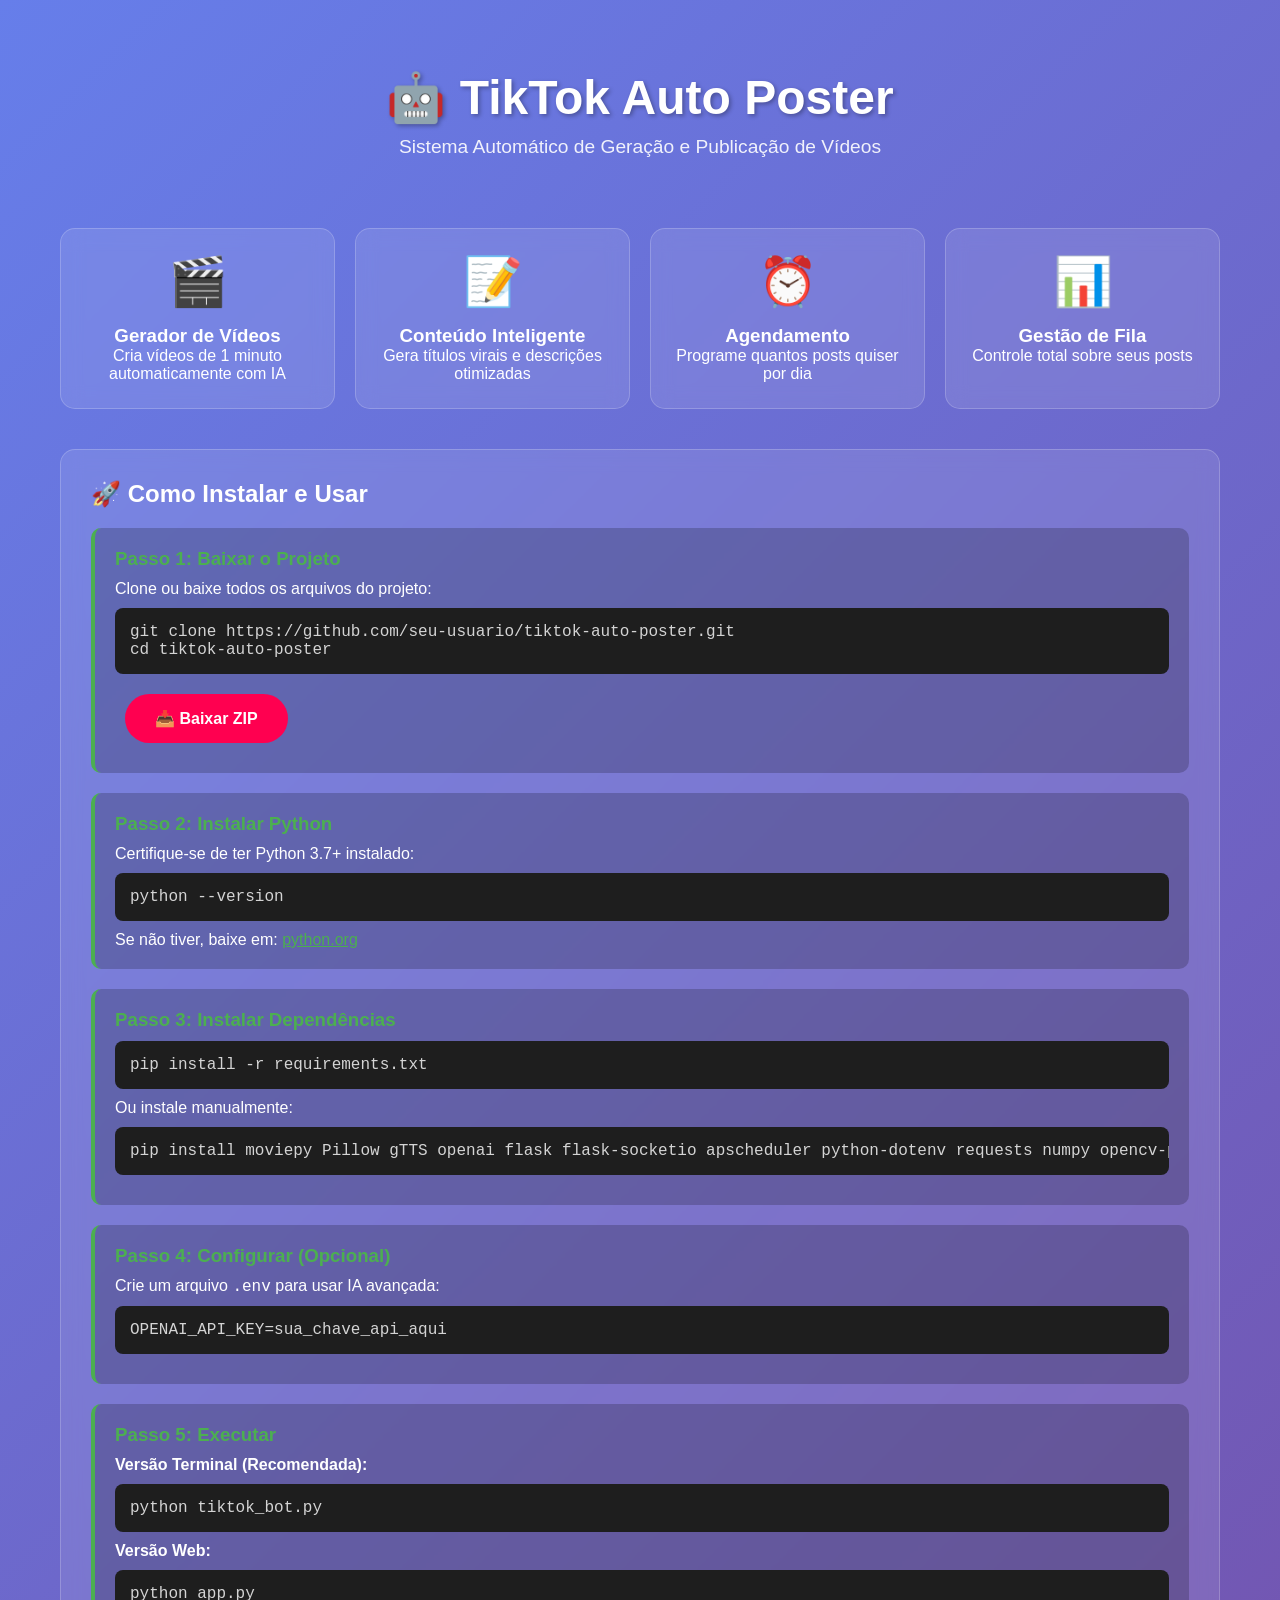
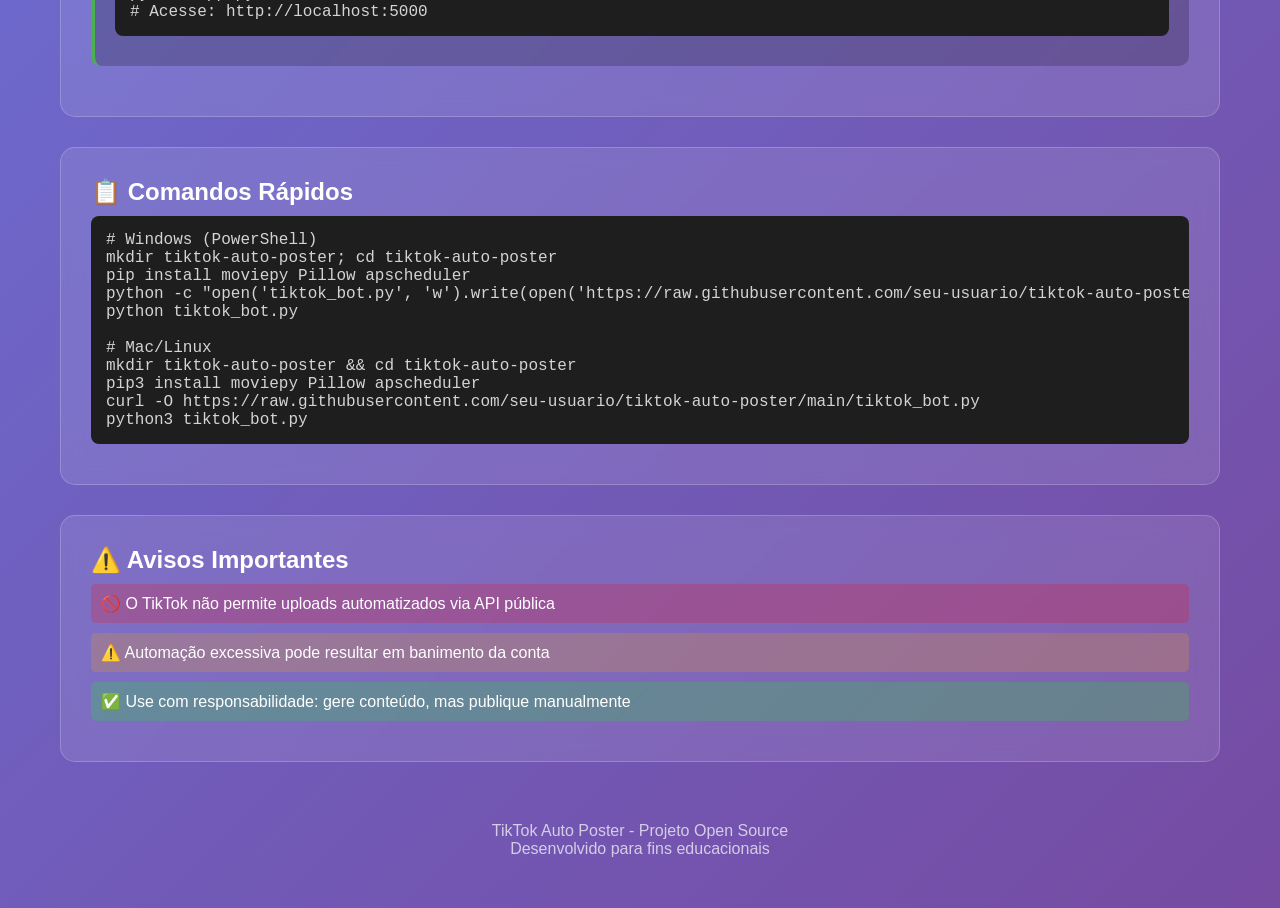
==== index.html @ b87f3b8a "Add main HTML structure for TikTok Auto Poster This HTML file serves as the main page for the TikTok" ====
<!DOCTYPE html>
<html lang="pt-BR">
<head>
    <meta charset="UTF-8">
    <meta name="viewport" content="width=device-width, initial-scale=1.0">
    <title>TikTok Auto Poster - Gerador Automático de Conteúdo</title>
    <style>
        * {
            margin: 0;
            padding: 0;
            box-sizing: border-box;
        }
        
        body {
            font-family: 'Segoe UI', Tahoma, Geneva, Verdana, sans-serif;
            background: linear-gradient(135deg, #667eea 0%, #764ba2 100%);
            min-height: 100vh;
            color: white;
        }
        
        .container {
            max-width: 1200px;
            margin: 0 auto;
            padding: 20px;
        }
        
        header {
            text-align: center;
            padding: 50px 0 30px;
        }
        
        header h1 {
            font-size: 3em;
            margin-bottom: 10px;
            text-shadow: 2px 2px 4px rgba(0,0,0,0.3);
        }
        
        header p {
            font-size: 1.2em;
            opacity: 0.9;
        }
        
        .setup-guide {
            background: rgba(255, 255, 255, 0.1);
            backdrop-filter: blur(10px);
            border-radius: 15px;
            padding: 30px;
            margin: 30px 0;
            border: 1px solid rgba(255, 255, 255, 0.2);
        }
        
        .step {
            background: rgba(0, 0, 0, 0.2);
            border-radius: 10px;
            padding: 20px;
            margin: 20px 0;
            border-left: 4px solid #4CAF50;
        }
        
        .step h3 {
            color: #4CAF50;
            margin-bottom: 10px;
        }
        
        pre {
            background: #1e1e1e;
            color: #d4d4d4;
            padding: 15px;
            border-radius: 8px;
            overflow-x: auto;
            margin: 10px 0;
        }
        
        code {
            font-family: 'Courier New', monospace;
        }
        
        .download-btn {
            display: inline-block;
            background: #FF0050;
            color: white;
            padding: 15px 30px;
            border-radius: 50px;
            text-decoration: none;
            font-weight: bold;
            margin: 10px;
            transition: transform 0.3s;
        }
        
        .download-btn:hover {
            transform: scale(1.05);
        }
        
        .features {
            display: grid;
            grid-template-columns: repeat(auto-fit, minmax(250px, 1fr));
            gap: 20px;
            margin: 40px 0;
        }
        
        .feature-card {
            background: rgba(255, 255, 255, 0.1);
            backdrop-filter: blur(10px);
            border-radius: 15px;
            padding: 25px;
            text-align: center;
            border: 1px solid rgba(255, 255, 255, 0.2);
            transition: transform 0.3s;
        }
        
        .feature-card:hover {
            transform: translateY(-5px);
        }
        
        .feature-icon {
            font-size: 3em;
            margin-bottom: 15px;
        }
        
        footer {
            text-align: center;
            padding: 30px 0;
            opacity: 0.7;
        }
    </style>
</head>
<body>
    <div class="container">
        <header>
            <h1>🤖 TikTok Auto Poster</h1>
            <p>Sistema Automático de Geração e Publicação de Vídeos</p>
        </header>

        <div class="features">
            <div class="feature-card">
                <div class="feature-icon">🎬</div>
                <h3>Gerador de Vídeos</h3>
                <p>Cria vídeos de 1 minuto automaticamente com IA</p>
            </div>
            
            <div class="feature-card">
                <div class="feature-icon">📝</div>
                <h3>Conteúdo Inteligente</h3>
                <p>Gera títulos virais e descrições otimizadas</p>
            </div>
            
            <div class="feature-card">
                <div class="feature-icon">⏰</div>
                <h3>Agendamento</h3>
                <p>Programe quantos posts quiser por dia</p>
            </div>
            
            <div class="feature-card">
                <div class="feature-icon">📊</div>
                <h3>Gestão de Fila</h3>
                <p>Controle total sobre seus posts</p>
            </div>
        </div>

        <div class="setup-guide">
            <h2>🚀 Como Instalar e Usar</h2>
            
            <div class="step">
                <h3>Passo 1: Baixar o Projeto</h3>
                <p>Clone ou baixe todos os arquivos do projeto:</p>
                <pre><code>git clone https://github.com/seu-usuario/tiktok-auto-poster.git
cd tiktok-auto-poster</code></pre>
                <a href="https://github.com/seu-usuario/tiktok-auto-poster/archive/main.zip" class="download-btn">📥 Baixar ZIP</a>
            </div>

            <div class="step">
                <h3>Passo 2: Instalar Python</h3>
                <p>Certifique-se de ter Python 3.7+ instalado:</p>
                <pre><code>python --version</code></pre>
                <p>Se não tiver, baixe em: <a href="https://python.org" style="color: #4CAF50;">python.org</a></p>
            </div>

            <div class="step">
                <h3>Passo 3: Instalar Dependências</h3>
                <pre><code>pip install -r requirements.txt</code></pre>
                <p>Ou instale manualmente:</p>
                <pre><code>pip install moviepy Pillow gTTS openai flask flask-socketio apscheduler python-dotenv requests numpy opencv-python</code></pre>
            </div>

            <div class="step">
                <h3>Passo 4: Configurar (Opcional)</h3>
                <p>Crie um arquivo <code>.env</code> para usar IA avançada:</p>
                <pre><code>OPENAI_API_KEY=sua_chave_api_aqui</code></pre>
            </div>

            <div class="step">
                <h3>Passo 5: Executar</h3>
                <p><strong>Versão Terminal (Recomendada):</strong></p>
                <pre><code>python tiktok_bot.py</code></pre>
                
                <p><strong>Versão Web:</strong></p>
                <pre><code>python app.py
# Acesse: http://localhost:5000</code></pre>
            </div>
        </div>

        <div class="setup-guide">
            <h2>📋 Comandos Rápidos</h2>
            <pre><code># Windows (PowerShell)
mkdir tiktok-auto-poster; cd tiktok-auto-poster
pip install moviepy Pillow apscheduler
python -c "open('tiktok_bot.py', 'w').write(open('https://raw.githubusercontent.com/seu-usuario/tiktok-auto-poster/main/tiktok_bot.py').read())"
python tiktok_bot.py

# Mac/Linux
mkdir tiktok-auto-poster && cd tiktok-auto-poster
pip3 install moviepy Pillow apscheduler
curl -O https://raw.githubusercontent.com/seu-usuario/tiktok-auto-poster/main/tiktok_bot.py
python3 tiktok_bot.py</code></pre>
        </div>

        <div class="setup-guide">
            <h2>⚠️ Avisos Importantes</h2>
            <ul style="list-style: none; padding: 0;">
                <li style="padding: 10px; background: rgba(255,0,0,0.2); margin: 10px 0; border-radius: 5px;">
                    🚫 O TikTok não permite uploads automatizados via API pública
                </li>
                <li style="padding: 10px; background: rgba(255,165,0,0.2); margin: 10px 0; border-radius: 5px;">
                    ⚠️ Automação excessiva pode resultar em banimento da conta
                </li>
                <li style="padding: 10px; background: rgba(0,255,0,0.2); margin: 10px 0; border-radius: 5px;">
                    ✅ Use com responsabilidade: gere conteúdo, mas publique manualmente
                </li>
            </ul>
        </div>

        <footer>
            <p>TikTok Auto Poster - Projeto Open Source</p>
            <p>Desenvolvido para fins educacionais</p>
        </footer>
    </div>
</body>
</html>
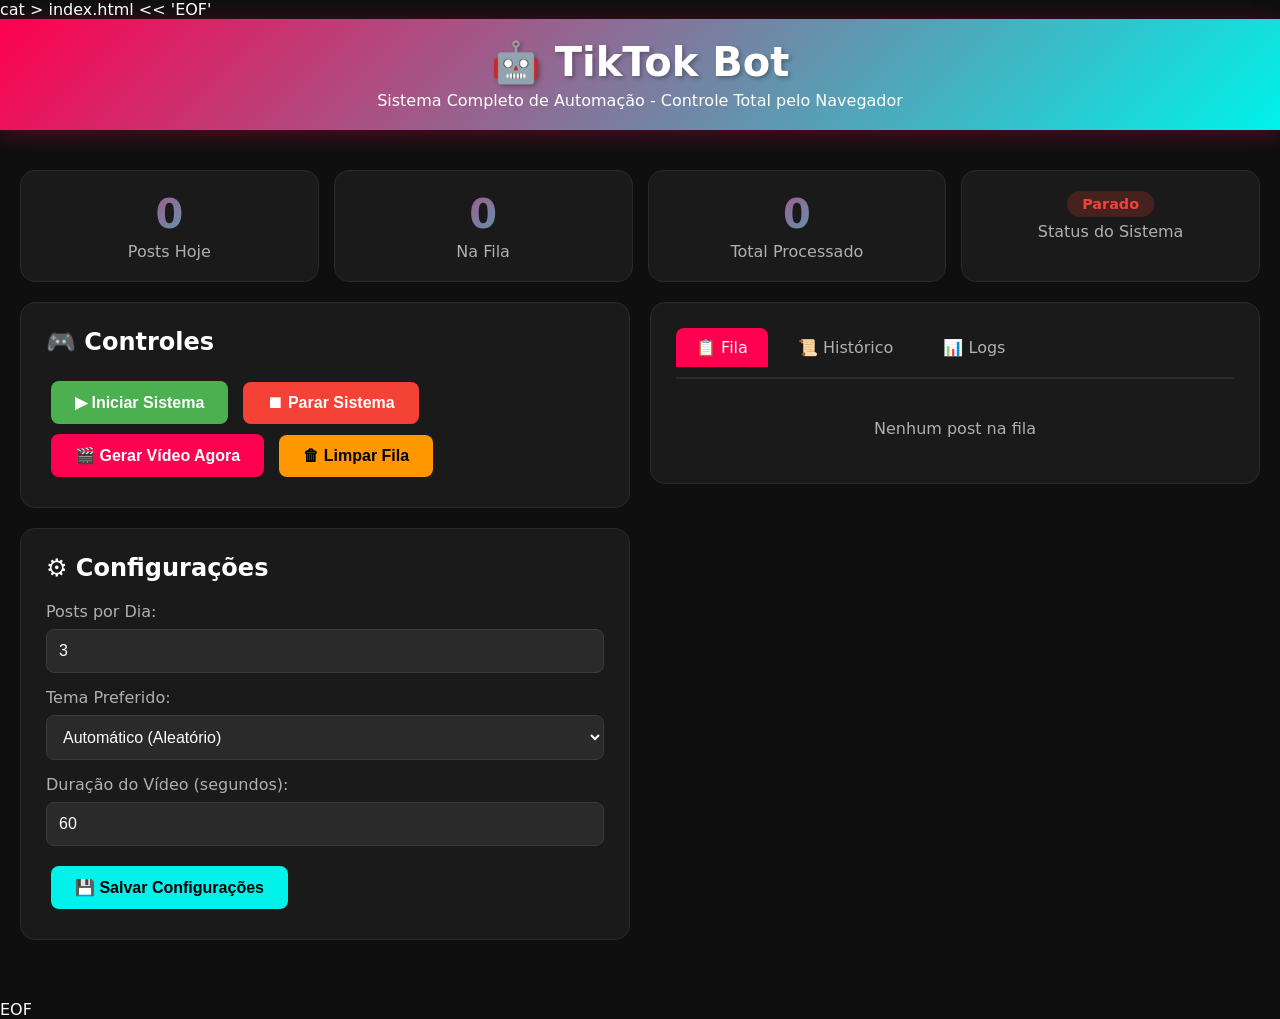
==== commit 4d344086: "Revamp TikTok Bot interface and styling Updated the title and enhanced styling for the TikTok Bot in" ====
--- a/index.html
+++ b/index.html
@@ -1,238 +1,609 @@
+cat > index.html << 'EOF'
 <!DOCTYPE html>
 <html lang="pt-BR">
 <head>
     <meta charset="UTF-8">
     <meta name="viewport" content="width=device-width, initial-scale=1.0">
-    <title>TikTok Auto Poster - Gerador Automático de Conteúdo</title>
+    <title>TikTok Bot - Painel de Controle</title>
     <style>
-        * {
-            margin: 0;
-            padding: 0;
-            box-sizing: border-box;
-        }
-        
+        :root {
+            --bg: #0f0f0f;
+            --card: #1a1a1a;
+            --primary: #ff0050;
+            --secondary: #00f2ea;
+            --text: #ffffff;
+            --text-secondary: #b0b0b0;
+            --success: #4caf50;
+            --warning: #ff9800;
+            --danger: #f44336;
+        }
+
+        * { margin: 0; padding: 0; box-sizing: border-box; }
+
         body {
-            font-family: 'Segoe UI', Tahoma, Geneva, Verdana, sans-serif;
-            background: linear-gradient(135deg, #667eea 0%, #764ba2 100%);
+            font-family: 'Segoe UI', system-ui, -apple-system, sans-serif;
+            background: var(--bg);
+            color: var(--text);
             min-height: 100vh;
-            color: white;
-        }
-        
-        .container {
-            max-width: 1200px;
-            margin: 0 auto;
+        }
+
+        .header {
+            background: linear-gradient(135deg, #ff0050, #00f2ea);
             padding: 20px;
-        }
-        
-        header {
             text-align: center;
-            padding: 50px 0 30px;
-        }
-        
-        header h1 {
-            font-size: 3em;
-            margin-bottom: 10px;
+            box-shadow: 0 4px 20px rgba(255, 0, 80, 0.3);
+        }
+
+        .header h1 {
+            font-size: 2.5em;
+            margin-bottom: 5px;
             text-shadow: 2px 2px 4px rgba(0,0,0,0.3);
         }
-        
-        header p {
-            font-size: 1.2em;
-            opacity: 0.9;
-        }
-        
-        .setup-guide {
-            background: rgba(255, 255, 255, 0.1);
-            backdrop-filter: blur(10px);
+
+        .container { max-width: 1400px; margin: 0 auto; padding: 20px; }
+
+        .stats-grid {
+            display: grid;
+            grid-template-columns: repeat(auto-fit, minmax(200px, 1fr));
+            gap: 15px;
+            margin: 20px 0;
+        }
+
+        .stat-card {
+            background: var(--card);
             border-radius: 15px;
-            padding: 30px;
-            margin: 30px 0;
-            border: 1px solid rgba(255, 255, 255, 0.2);
-        }
-        
-        .step {
-            background: rgba(0, 0, 0, 0.2);
-            border-radius: 10px;
             padding: 20px;
+            text-align: center;
+            border: 1px solid #2a2a2a;
+            transition: transform 0.3s;
+        }
+
+        .stat-card:hover {
+            transform: translateY(-5px);
+            border-color: var(--primary);
+        }
+
+        .stat-number {
+            font-size: 2.5em;
+            font-weight: bold;
+            background: linear-gradient(135deg, var(--primary), var(--secondary));
+            -webkit-background-clip: text;
+            -webkit-text-fill-color: transparent;
+        }
+
+        .stat-label {
+            color: var(--text-secondary);
+            margin-top: 5px;
+        }
+
+        .main-grid {
+            display: grid;
+            grid-template-columns: 1fr 1fr;
+            gap: 20px;
             margin: 20px 0;
-            border-left: 4px solid #4CAF50;
-        }
-        
-        .step h3 {
-            color: #4CAF50;
-            margin-bottom: 10px;
-        }
-        
-        pre {
-            background: #1e1e1e;
-            color: #d4d4d4;
-            padding: 15px;
-            border-radius: 8px;
-            overflow-x: auto;
-            margin: 10px 0;
-        }
-        
-        code {
-            font-family: 'Courier New', monospace;
-        }
-        
-        .download-btn {
-            display: inline-block;
-            background: #FF0050;
-            color: white;
-            padding: 15px 30px;
-            border-radius: 50px;
-            text-decoration: none;
-            font-weight: bold;
-            margin: 10px;
-            transition: transform 0.3s;
-        }
-        
-        .download-btn:hover {
-            transform: scale(1.05);
-        }
-        
-        .features {
-            display: grid;
-            grid-template-columns: repeat(auto-fit, minmax(250px, 1fr));
-            gap: 20px;
-            margin: 40px 0;
-        }
-        
-        .feature-card {
-            background: rgba(255, 255, 255, 0.1);
-            backdrop-filter: blur(10px);
+        }
+
+        @media (max-width: 768px) {
+            .main-grid { grid-template-columns: 1fr; }
+        }
+
+        .card {
+            background: var(--card);
             border-radius: 15px;
             padding: 25px;
-            text-align: center;
-            border: 1px solid rgba(255, 255, 255, 0.2);
-            transition: transform 0.3s;
-        }
-        
-        .feature-card:hover {
-            transform: translateY(-5px);
-        }
-        
-        .feature-icon {
-            font-size: 3em;
-            margin-bottom: 15px;
-        }
-        
-        footer {
-            text-align: center;
-            padding: 30px 0;
-            opacity: 0.7;
-        }
+            border: 1px solid #2a2a2a;
+            margin-bottom: 20px;
+        }
+
+        .card h2 {
+            margin-bottom: 20px;
+            display: flex;
+            align-items: center;
+            gap: 10px;
+        }
+
+        .btn {
+            padding: 12px 24px;
+            border: none;
+            border-radius: 8px;
+            font-size: 1em;
+            cursor: pointer;
+            font-weight: bold;
+            transition: all 0.3s;
+            margin: 5px;
+            color: white;
+        }
+
+        .btn:hover {
+            transform: translateY(-2px);
+            box-shadow: 0 5px 15px rgba(0,0,0,0.3);
+        }
+
+        .btn:active { transform: translateY(0); }
+        .btn:disabled { opacity: 0.5; cursor: not-allowed; transform: none; }
+
+        .btn-start { background: var(--success); }
+        .btn-stop { background: var(--danger); }
+        .btn-generate { background: var(--primary); }
+        .btn-save { background: var(--secondary); color: black; }
+        .btn-clear { background: var(--warning); color: black; }
+
+        .input-group { margin: 15px 0; }
+
+        .input-group label {
+            display: block;
+            margin-bottom: 8px;
+            color: var(--text-secondary);
+        }
+
+        input[type="number"],
+        input[type="text"],
+        select {
+            width: 100%;
+            padding: 12px;
+            background: #2a2a2a;
+            border: 1px solid #3a3a3a;
+            border-radius: 8px;
+            color: white;
+            font-size: 1em;
+        }
+
+        input:focus, select:focus {
+            outline: none;
+            border-color: var(--primary);
+        }
+
+        .queue-list {
+            max-height: 400px;
+            overflow-y: auto;
+        }
+
+        .queue-item {
+            background: #2a2a2a;
+            padding: 15px;
+            margin: 10px 0;
+            border-radius: 8px;
+            border-left: 4px solid var(--primary);
+            animation: slideIn 0.3s ease;
+        }
+
+        @keyframes slideIn {
+            from { opacity: 0; transform: translateX(-20px); }
+            to { opacity: 1; transform: translateX(0); }
+        }
+
+        .queue-item .title {
+            font-weight: bold;
+            margin-bottom: 5px;
+        }
+
+        .queue-item .meta {
+            font-size: 0.9em;
+            color: var(--text-secondary);
+        }
+
+        .status-badge {
+            display: inline-block;
+            padding: 5px 15px;
+            border-radius: 20px;
+            font-size: 0.9em;
+            font-weight: bold;
+        }
+
+        .status-running {
+            background: rgba(76, 175, 80, 0.2);
+            color: var(--success);
+            animation: pulse 2s infinite;
+        }
+
+        .status-stopped {
+            background: rgba(244, 67, 54, 0.2);
+            color: var(--danger);
+        }
+
+        @keyframes pulse {
+            0%, 100% { opacity: 1; }
+            50% { opacity: 0.5; }
+        }
+
+        .tabs {
+            display: flex;
+            gap: 10px;
+            margin-bottom: 20px;
+            border-bottom: 2px solid #2a2a2a;
+            padding-bottom: 10px;
+        }
+
+        .tab {
+            padding: 10px 20px;
+            cursor: pointer;
+            border-radius: 8px 8px 0 0;
+            transition: all 0.3s;
+            color: var(--text-secondary);
+        }
+
+        .tab.active {
+            background: var(--primary);
+            color: white;
+        }
+
+        .tab:hover { background: #2a2a2a; }
+
+        .notification {
+            position: fixed;
+            top: 20px;
+            right: 20px;
+            padding: 15px 25px;
+            border-radius: 8px;
+            color: white;
+            font-weight: bold;
+            z-index: 1000;
+            animation: slideDown 0.3s ease;
+            display: none;
+        }
+
+        @keyframes slideDown {
+            from { transform: translateY(-100%); opacity: 0; }
+            to { transform: translateY(0); opacity: 1; }
+        }
+
+        .notification.success { background: var(--success); }
+        .notification.error { background: var(--danger); }
+        .notification.info { background: var(--secondary); color: black; }
+
+        .progress-bar {
+            width: 100%;
+            height: 4px;
+            background: #2a2a2a;
+            border-radius: 2px;
+            margin: 10px 0;
+            overflow: hidden;
+        }
+
+        .progress-bar .fill {
+            height: 100%;
+            background: linear-gradient(90deg, var(--primary), var(--secondary));
+            transition: width 0.3s;
+            border-radius: 2px;
+        }
+
+        .log-container {
+            background: #0a0a0a;
+            border-radius: 8px;
+            padding: 15px;
+            max-height: 300px;
+            overflow-y: auto;
+            font-family: 'Courier New', monospace;
+            font-size: 0.9em;
+        }
+
+        .log-entry {
+            padding: 5px;
+            border-bottom: 1px solid #1a1a1a;
+            color: var(--text-secondary);
+        }
+
+        .log-entry.success { color: var(--success); }
+        .log-entry.error { color: var(--danger); }
+        .log-entry.info { color: var(--secondary); }
+
+        ::-webkit-scrollbar { width: 8px; }
+        ::-webkit-scrollbar-track { background: #1a1a1a; }
+        ::-webkit-scrollbar-thumb { background: #3a3a3a; border-radius: 4px; }
+        ::-webkit-scrollbar-thumb:hover { background: #4a4a4a; }
     </style>
 </head>
 <body>
+    <div class="header">
+        <h1>🤖 TikTok Bot</h1>
+        <p>Sistema Completo de Automação - Controle Total pelo Navegador</p>
+    </div>
+
     <div class="container">
-        <header>
-            <h1>🤖 TikTok Auto Poster</h1>
-            <p>Sistema Automático de Geração e Publicação de Vídeos</p>
-        </header>
-
-        <div class="features">
-            <div class="feature-card">
-                <div class="feature-icon">🎬</div>
-                <h3>Gerador de Vídeos</h3>
-                <p>Cria vídeos de 1 minuto automaticamente com IA</p>
+        <div class="stats-grid">
+            <div class="stat-card">
+                <div class="stat-number" id="postsToday">0</div>
+                <div class="stat-label">Posts Hoje</div>
             </div>
-            
-            <div class="feature-card">
-                <div class="feature-icon">📝</div>
-                <h3>Conteúdo Inteligente</h3>
-                <p>Gera títulos virais e descrições otimizadas</p>
+            <div class="stat-card">
+                <div class="stat-number" id="queueSize">0</div>
+                <div class="stat-label">Na Fila</div>
             </div>
-            
-            <div class="feature-card">
-                <div class="feature-icon">⏰</div>
-                <h3>Agendamento</h3>
-                <p>Programe quantos posts quiser por dia</p>
+            <div class="stat-card">
+                <div class="stat-number" id="totalProcessed">0</div>
+                <div class="stat-label">Total Processado</div>
             </div>
-            
-            <div class="feature-card">
-                <div class="feature-icon">📊</div>
-                <h3>Gestão de Fila</h3>
-                <p>Controle total sobre seus posts</p>
+            <div class="stat-card">
+                <div id="systemStatus" class="status-badge status-stopped">Parado</div>
+                <div class="stat-label">Status do Sistema</div>
             </div>
         </div>
 
-        <div class="setup-guide">
-            <h2>🚀 Como Instalar e Usar</h2>
-            
-            <div class="step">
-                <h3>Passo 1: Baixar o Projeto</h3>
-                <p>Clone ou baixe todos os arquivos do projeto:</p>
-                <pre><code>git clone https://github.com/seu-usuario/tiktok-auto-poster.git
-cd tiktok-auto-poster</code></pre>
-                <a href="https://github.com/seu-usuario/tiktok-auto-poster/archive/main.zip" class="download-btn">📥 Baixar ZIP</a>
+        <div class="main-grid">
+            <div>
+                <div class="card">
+                    <h2>🎮 Controles</h2>
+                    <button class="btn btn-start" onclick="startSystem()">▶ Iniciar Sistema</button>
+                    <button class="btn btn-stop" onclick="stopSystem()">⏹ Parar Sistema</button>
+                    <button class="btn btn-generate" id="btnGenerate" onclick="generateNow()">🎬 Gerar Vídeo Agora</button>
+                    <button class="btn btn-clear" onclick="clearQueue()">🗑 Limpar Fila</button>
+                </div>
+
+                <div class="card">
+                    <h2>⚙️ Configurações</h2>
+                    <div class="input-group">
+                        <label>Posts por Dia:</label>
+                        <input type="number" id="postsPerDay" value="3" min="1" max="24">
+                    </div>
+                    <div class="input-group">
+                        <label>Tema Preferido:</label>
+                        <select id="preferredTopic">
+                            <option value="auto">Automático (Aleatório)</option>
+                            <option value="motivação">Motivação</option>
+                            <option value="tecnologia">Tecnologia</option>
+                            <option value="dicas">Dicas</option>
+                            <option value="humor">Humor</option>
+                            <option value="curiosidades">Curiosidades</option>
+                        </select>
+                    </div>
+                    <div class="input-group">
+                        <label>Duração do Vídeo (segundos):</label>
+                        <input type="number" id="videoDuration" value="60" min="15" max="180">
+                    </div>
+                    <button class="btn btn-save" onclick="saveSettings()">💾 Salvar Configurações</button>
+                </div>
             </div>
 
-            <div class="step">
-                <h3>Passo 2: Instalar Python</h3>
-                <p>Certifique-se de ter Python 3.7+ instalado:</p>
-                <pre><code>python --version</code></pre>
-                <p>Se não tiver, baixe em: <a href="https://python.org" style="color: #4CAF50;">python.org</a></p>
-            </div>
-
-            <div class="step">
-                <h3>Passo 3: Instalar Dependências</h3>
-                <pre><code>pip install -r requirements.txt</code></pre>
-                <p>Ou instale manualmente:</p>
-                <pre><code>pip install moviepy Pillow gTTS openai flask flask-socketio apscheduler python-dotenv requests numpy opencv-python</code></pre>
-            </div>
-
-            <div class="step">
-                <h3>Passo 4: Configurar (Opcional)</h3>
-                <p>Crie um arquivo <code>.env</code> para usar IA avançada:</p>
-                <pre><code>OPENAI_API_KEY=sua_chave_api_aqui</code></pre>
-            </div>
-
-            <div class="step">
-                <h3>Passo 5: Executar</h3>
-                <p><strong>Versão Terminal (Recomendada):</strong></p>
-                <pre><code>python tiktok_bot.py</code></pre>
-                
-                <p><strong>Versão Web:</strong></p>
-                <pre><code>python app.py
-# Acesse: http://localhost:5000</code></pre>
+            <div>
+                <div class="card">
+                    <div class="tabs">
+                        <div class="tab active" onclick="switchTab('queue')">📋 Fila</div>
+                        <div class="tab" onclick="switchTab('history')">📜 Histórico</div>
+                        <div class="tab" onclick="switchTab('logs')">📊 Logs</div>
+                    </div>
+
+                    <div id="queueTab">
+                        <div class="queue-list" id="queueList">
+                            <p style="color: var(--text-secondary); text-align: center; padding: 20px;">
+                                Nenhum post na fila
+                            </p>
+                        </div>
+                    </div>
+
+                    <div id="historyTab" style="display: none;">
+                        <div class="queue-list" id="historyList">
+                            <p style="color: var(--text-secondary); text-align: center; padding: 20px;">
+                                Nenhum histórico
+                            </p>
+                        </div>
+                    </div>
+
+                    <div id="logsTab" style="display: none;">
+                        <div class="log-container" id="logContainer">
+                            <div class="log-entry info">Sistema carregado - Aguardando comandos...</div>
+                        </div>
+                    </div>
+                </div>
             </div>
         </div>
-
-        <div class="setup-guide">
-            <h2>📋 Comandos Rápidos</h2>
-            <pre><code># Windows (PowerShell)
-mkdir tiktok-auto-poster; cd tiktok-auto-poster
-pip install moviepy Pillow apscheduler
-python -c "open('tiktok_bot.py', 'w').write(open('https://raw.githubusercontent.com/seu-usuario/tiktok-auto-poster/main/tiktok_bot.py').read())"
-python tiktok_bot.py
-
-# Mac/Linux
-mkdir tiktok-auto-poster && cd tiktok-auto-poster
-pip3 install moviepy Pillow apscheduler
-curl -O https://raw.githubusercontent.com/seu-usuario/tiktok-auto-poster/main/tiktok_bot.py
-python3 tiktok_bot.py</code></pre>
-        </div>
-
-        <div class="setup-guide">
-            <h2>⚠️ Avisos Importantes</h2>
-            <ul style="list-style: none; padding: 0;">
-                <li style="padding: 10px; background: rgba(255,0,0,0.2); margin: 10px 0; border-radius: 5px;">
-                    🚫 O TikTok não permite uploads automatizados via API pública
-                </li>
-                <li style="padding: 10px; background: rgba(255,165,0,0.2); margin: 10px 0; border-radius: 5px;">
-                    ⚠️ Automação excessiva pode resultar em banimento da conta
-                </li>
-                <li style="padding: 10px; background: rgba(0,255,0,0.2); margin: 10px 0; border-radius: 5px;">
-                    ✅ Use com responsabilidade: gere conteúdo, mas publique manualmente
-                </li>
-            </ul>
-        </div>
-
-        <footer>
-            <p>TikTok Auto Poster - Projeto Open Source</p>
-            <p>Desenvolvido para fins educacionais</p>
-        </footer>
     </div>
+
+    <div class="notification" id="notification"></div>
+
+    <script>
+        const API_URL = window.location.origin;
+        let updateInterval;
+
+        // Funções principais
+        async function startSystem() {
+            try {
+                const response = await fetch(`${API_URL}/api/start`);
+                const data = await response.json();
+                
+                if (data.status === 'started') {
+                    showNotification('✅ Sistema iniciado!', 'success');
+                    document.getElementById('systemStatus').textContent = 'Rodando';
+                    document.getElementById('systemStatus').className = 'status-badge status-running';
+                    addLog('Sistema iniciado com sucesso', 'success');
+                }
+            } catch (error) {
+                showNotification('❌ Erro ao iniciar', 'error');
+                addLog('Erro: ' + error.message, 'error');
+            }
+        }
+
+        async function stopSystem() {
+            try {
+                const response = await fetch(`${API_URL}/api/stop`);
+                const data = await response.json();
+                
+                if (data.status === 'stopped') {
+                    showNotification('⏹ Sistema parado', 'info');
+                    document.getElementById('systemStatus').textContent = 'Parado';
+                    document.getElementById('systemStatus').className = 'status-badge status-stopped';
+                    addLog('Sistema parado', 'info');
+                }
+            } catch (error) {
+                showNotification('❌ Erro ao parar', 'error');
+            }
+        }
+
+        async function generateNow() {
+            const btn = document.getElementById('btnGenerate');
+            btn.disabled = true;
+            btn.textContent = '⏳ Gerando...';
+            
+            try {
+                const response = await fetch(`${API_URL}/api/generate`, {
+                    method: 'POST',
+                    headers: { 'Content-Type': 'application/json' },
+                    body: JSON.stringify({
+                        topic: document.getElementById('preferredTopic').value,
+                        duration: parseInt(document.getElementById('videoDuration').value)
+                    })
+                });
+                
+                const data = await response.json();
+                
+                if (data.status === 'ok') {
+                    showNotification(`✅ Vídeo gerado! #${data.position}`, 'success');
+                    addLog(`Vídeo gerado: ${data.content.title}`, 'success');
+                    updateAll();
+                }
+            } catch (error) {
+                showNotification('❌ Erro ao gerar', 'error');
+                addLog('Erro: ' + error.message, 'error');
+            } finally {
+                btn.disabled = false;
+                btn.textContent = '🎬 Gerar Vídeo Agora';
+            }
+        }
+
+        async function saveSettings() {
+            try {
+                const response = await fetch(`${API_URL}/api/settings`, {
+                    method: 'POST',
+                    headers: { 'Content-Type': 'application/json' },
+                    body: JSON.stringify({
+                        posts_per_day: parseInt(document.getElementById('postsPerDay').value),
+                        topic: document.getElementById('preferredTopic').value,
+                        duration: parseInt(document.getElementById('videoDuration').value)
+                    })
+                });
+                
+                showNotification('⚙️ Configurações salvas!', 'success');
+                addLog('Configurações atualizadas', 'info');
+            } catch (error) {
+                showNotification('❌ Erro ao salvar', 'error');
+            }
+        }
+
+        async function clearQueue() {
+            if (!confirm('Limpar toda a fila?')) return;
+            
+            try {
+                await fetch(`${API_URL}/api/queue/clear`, { method: 'POST' });
+                showNotification('🗑 Fila limpa!', 'info');
+                addLog('Fila limpa pelo usuário', 'info');
+                updateAll();
+            } catch (error) {
+                showNotification('❌ Erro ao limpar', 'error');
+            }
+        }
+
+        // Atualização
+        async function updateAll() {
+            try {
+                const response = await fetch(`${API_URL}/api/status`);
+                const data = await response.json();
+                
+                document.getElementById('postsToday').textContent = data.processed_today;
+                document.getElementById('queueSize').textContent = data.in_queue;
+                document.getElementById('totalProcessed').textContent = data.total_processed;
+                
+                updateQueueList(data.queue || []);
+                updateHistoryList(data.history || []);
+                
+                const statusEl = document.getElementById('systemStatus');
+                if (data.is_running) {
+                    statusEl.textContent = 'Rodando';
+                    statusEl.className = 'status-badge status-running';
+                } else {
+                    statusEl.textContent = 'Parado';
+                    statusEl.className = 'status-badge status-stopped';
+                }
+            } catch (error) {
+                console.error('Erro ao atualizar:', error);
+            }
+        }
+
+        function updateQueueList(queue) {
+            const list = document.getElementById('queueList');
+            if (!queue || queue.length === 0) {
+                list.innerHTML = '<p style="color: var(--text-secondary); text-align: center; padding: 20px;">Nenhum post na fila</p>';
+                return;
+            }
+            
+            list.innerHTML = queue.map((item, i) => `
+                <div class="queue-item">
+                    <div class="title">#${i + 1} - ${item.title || 'Sem título'}</div>
+                    <div class="meta">🏷️ ${item.topic || 'N/A'}</div>
+                    <div class="progress-bar">
+                        <div class="fill" style="width: ${((i + 1) / queue.length) * 100}%"></div>
+                    </div>
+                </div>
+            `).join('');
+        }
+
+        function updateHistoryList(history) {
+            const list = document.getElementById('historyList');
+            if (!history || history.length === 0) {
+                list.innerHTML = '<p style="color: var(--text-secondary); text-align: center; padding: 20px;">Nenhum histórico</p>';
+                return;
+            }
+            
+            list.innerHTML = history.slice().reverse().map(item => `
+                <div class="queue-item">
+                    <div class="title">✅ ${item.title || 'Sem título'}</div>
+                    <div class="meta">🏷️ ${item.topic || 'N/A'}</div>
+                </div>
+            `).join('');
+        }
+
+        function addLog(message, type = 'info') {
+            const container = document.getElementById('logContainer');
+            const entry = document.createElement('div');
+            entry.className = `log-entry ${type}`;
+            const time = new Date().toLocaleTimeString('pt-BR');
+            entry.textContent = `[${time}] ${message}`;
+            container.insertBefore(entry, container.firstChild);
+            
+            if (container.children.length > 100) {
+                container.removeChild(container.lastChild);
+            }
+        }
+
+        function switchTab(tab) {
+            document.querySelectorAll('.tab').forEach(t => t.classList.remove('active'));
+            event.target.classList.add('active');
+            
+            document.getElementById('queueTab').style.display = 'none';
+            document.getElementById('historyTab').style.display = 'none';
+            document.getElementById('logsTab').style.display = 'none';
+            
+            if (tab === 'queue') document.getElementById('queueTab').style.display = 'block';
+            if (tab === 'history') document.getElementById('historyTab').style.display = 'block';
+            if (tab === 'logs') document.getElementById('logsTab').style.display = 'block';
+        }
+
+        function showNotification(message, type = 'info') {
+            const notification = document.getElementById('notification');
+            notification.textContent = message;
+            notification.className = `notification ${type}`;
+            notification.style.display = 'block';
+            
+            setTimeout(() => {
+                notification.style.display = 'none';
+            }, 3000);
+        }
+
+        // Inicialização
+        document.addEventListener('DOMContentLoaded', () => {
+            updateAll();
+            updateInterval = setInterval(updateAll, 5000);
+            addLog('Interface web carregada', 'info');
+        });
+
+        // Atalhos de teclado
+        document.addEventListener('keydown', (e) => {
+            if (e.ctrlKey || e.metaKey) {
+                if (e.key === 'g') {
+                    e.preventDefault();
+                    generateNow();
+                }
+            }
+        });
+    </script>
 </body>
 </html>
+EOF
